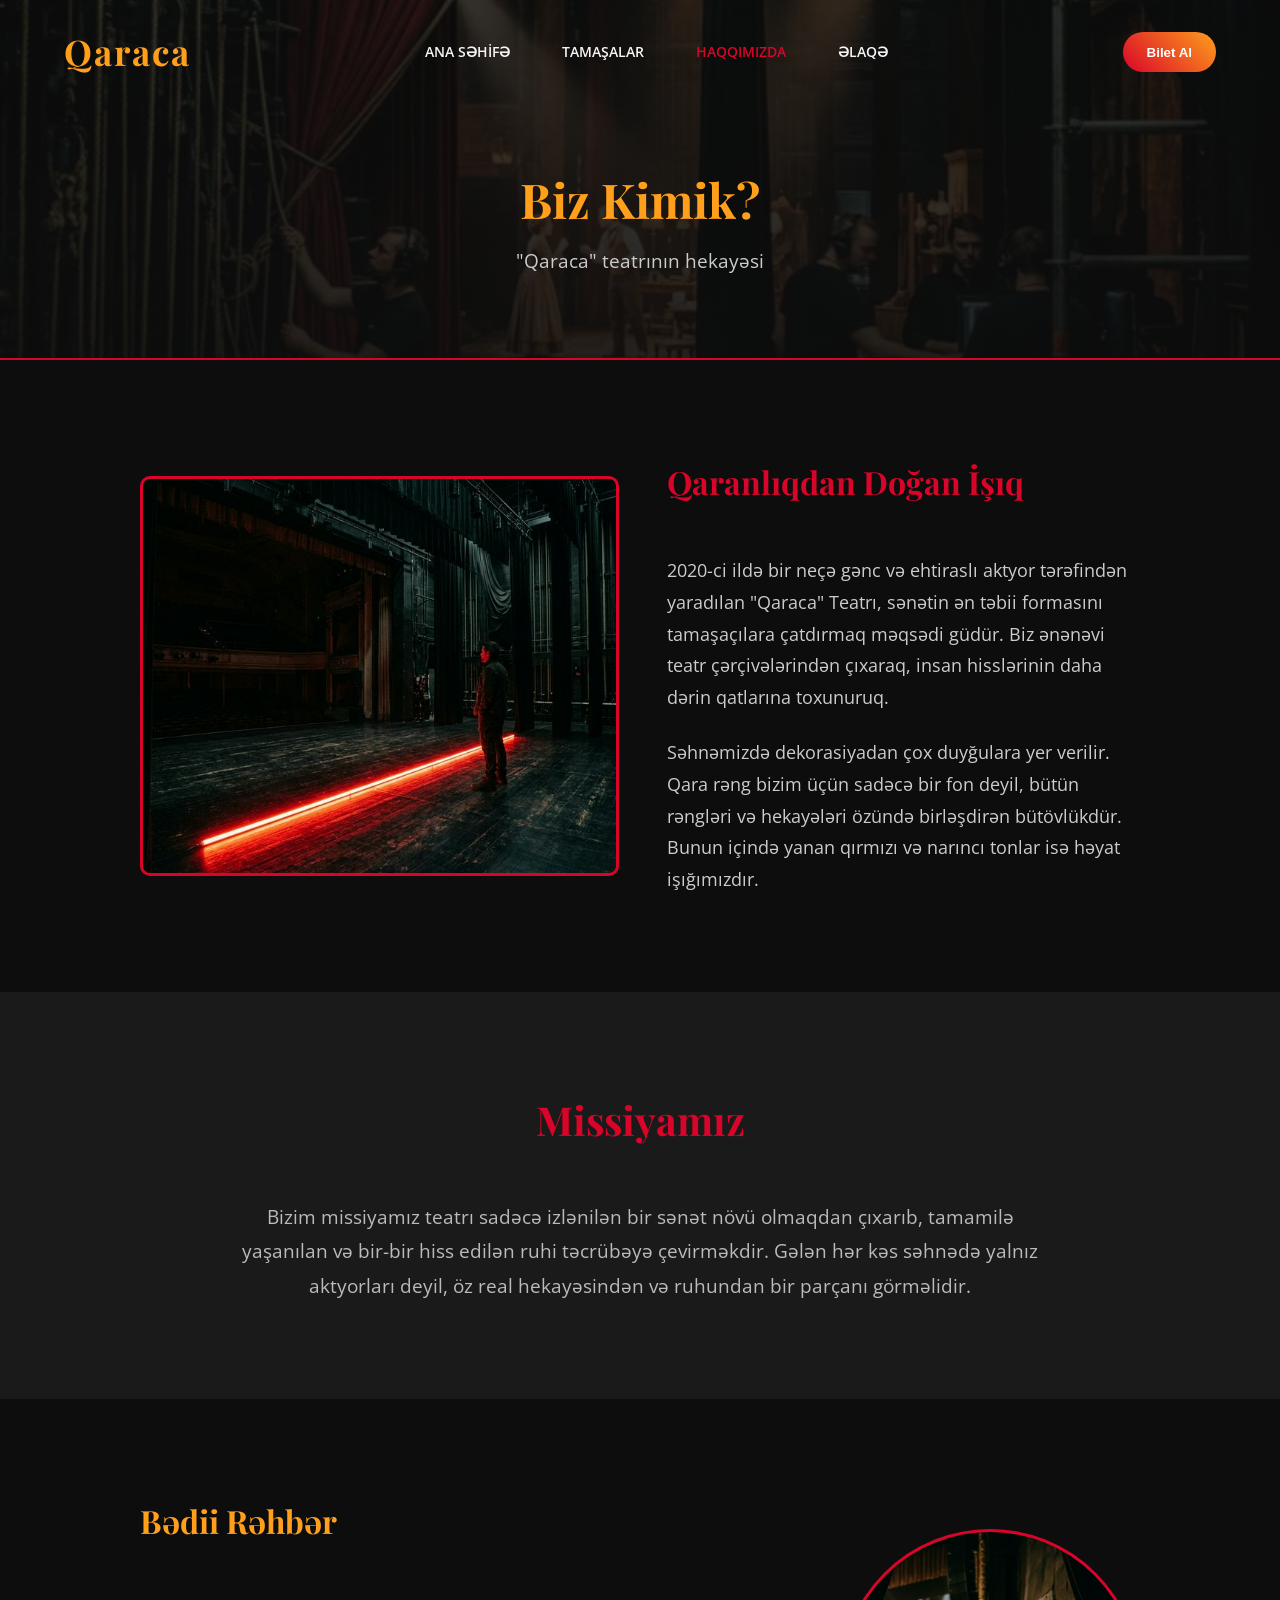
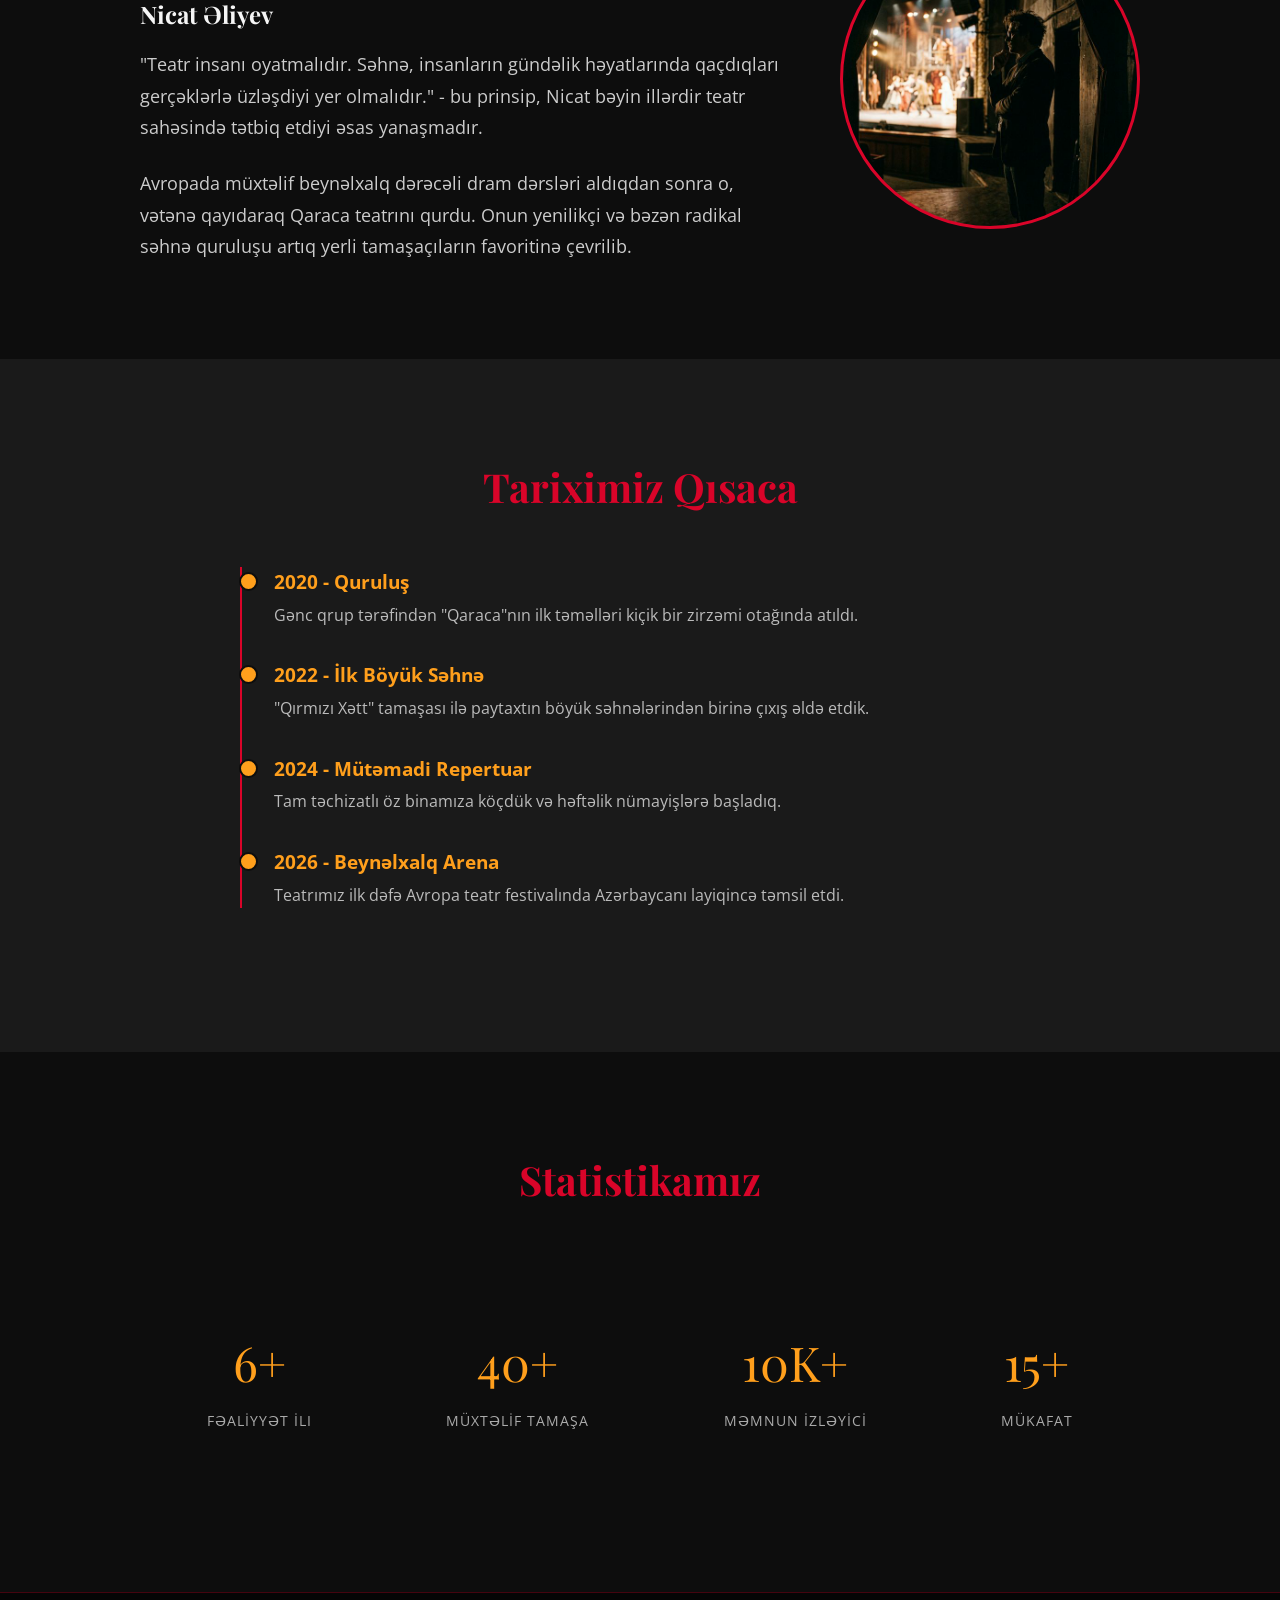
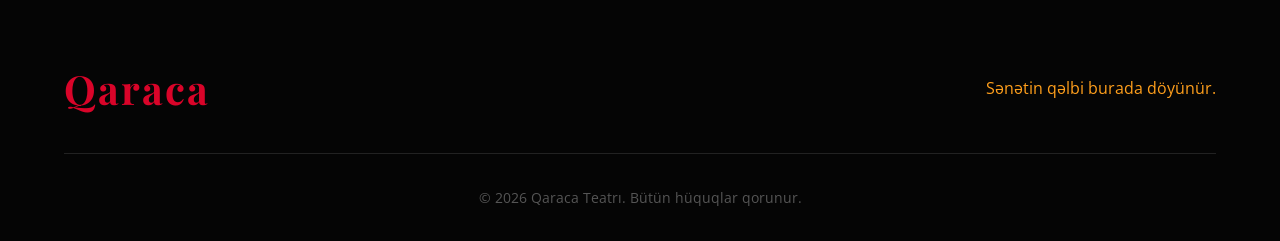
==== about.html @ 5eebca1a "first commit" ====
<!doctype html>
<html lang="az">
  <head>
    <meta charset="UTF-8" />
    <meta name="viewport" content="width=device-width, initial-scale=1.0" />
    <title>Qaraca Teatrı - Haqqımızda</title>
    <link rel="stylesheet" href="style.css" />
    <link
      href="https://fonts.googleapis.com/css2?family=Playfair+Display:ital,wght@0,400;0,700;1,400&family=Open+Sans:wght@300;400;600&display=swap"
      rel="stylesheet"
    />
  </head>

  <body>
    <header class="navbar">
      <div class="logo">Qaraca</div>
      <nav class="nav-links">
        <a href="index.html">Ana Səhifə</a>
        <a href="repertoire.html">Tamaşalar</a>
        <a href="about.html" class="active">Haqqımızda</a>
        <a href="contact.html">Əlaqə</a>
      </nav>
      <button class="cta-btn">Bilet Al</button>
      <div class="menu-toggle" id="mobile-menu">
        <span class="bar"></span>
        <span class="bar"></span>
        <span class="bar"></span>
      </div>
    </header>

    <div
      class="page-hero"
      style="
        background-image:
          linear-gradient(rgba(13, 13, 13, 0.8), rgba(13, 13, 13, 0.9)),
          url(&quot;images/sehne_arxasi_1776926159386.png&quot;);
      "
    >
      <h1>Biz Kimik?</h1>
      <p>"Qaraca" teatrının hekayəsi</p>
    </div>

    <!-- Məqsədimiz və Rəhbərlik (2 Col Layout) -->
    <section class="section-padding">
      <div class="two-col-layout" style="max-width: 1000px; margin: 0 auto">
        <div
          class="two-col-img"
          style="
            background-image: url(&quot;images/qirmizi_xett_1776925687733.png&quot;);
          "
        ></div>
        <div class="two-col-text">
          <h2 class="section-title" style="text-align: left; font-size: 2rem">
            Qaranlıqdan Doğan İşıq
          </h2>
          <p
            style="
              color: #ccc;
              font-size: 1.1rem;
              line-height: 1.8;
              margin-bottom: 1.5rem;
            "
          >
            2020-ci ildə bir neçə gənc və ehtiraslı aktyor tərəfindən yaradılan
            "Qaraca" Teatrı, sənətin ən təbii formasını tamaşaçılara çatdırmaq
            məqsədi güdür. Biz ənənəvi teatr çərçivələrindən çıxaraq, insan
            hisslərinin daha dərin qatlarına toxunuruq.
          </p>
          <p style="color: #ccc; font-size: 1.1rem; line-height: 1.8">
            Səhnəmizdə dekorasiyadan çox duyğulara yer verilir. Qara rəng bizim
            üçün sadəcə bir fon deyil, bütün rəngləri və hekayələri özündə
            birləşdirən bütövlükdür. Bunun içində yanan qırmızı və narıncı
            tonlar isə həyat işığımızdır.
          </p>
        </div>
      </div>
    </section>

    <section class="section-padding dark-bg text-center">
      <div style="max-width: 800px; margin: 0 auto">
        <h2 class="section-title">Missiyamız</h2>
        <p style="font-size: 1.2rem; color: #bbb; line-height: 1.8">
          Bizim missiyamız teatrı sadəcə izlənilən bir sənət növü olmaqdan
          çıxarıb, tamamilə yaşanılan və bir-bir hiss edilən ruhi təcrübəyə
          çevirməkdir. Gələn hər kəs səhnədə yalnız aktyorları deyil, öz real
          hekayəsindən və ruhundan bir parçanı görməlidir.
        </p>
      </div>
    </section>

    <!-- NEW SECTION: BƏDİİ RƏHBƏR -->
    <section class="section-padding">
      <div class="two-col-layout" style="max-width: 1000px; margin: 0 auto">
        <div class="two-col-text">
          <h2
            class="section-title"
            style="
              text-align: left;
              font-size: 2rem;
              color: var(--primary-orange);
            "
          >
            Bədii Rəhbər
          </h2>
          <h3
            style="
              font-family: var(--font-heading);
              font-size: 1.5rem;
              margin-bottom: 1rem;
            "
          >
            Nicat Əliyev
          </h3>
          <p
            style="
              color: #ccc;
              font-size: 1.1rem;
              line-height: 1.8;
              margin-bottom: 1.5rem;
            "
          >
            "Teatr insanı oyatmalıdır. Səhnə, insanların gündəlik həyatlarında
            qaçdıqları gerçəklərlə üzləşdiyi yer olmalıdır." - bu prinsip, Nicat
            bəyin illərdir teatr sahəsində tətbiq etdiyi əsas yanaşmadır.
          </p>
          <p style="color: #ccc; font-size: 1.1rem; line-height: 1.8">
            Avropada müxtəlif beynəlxalq dərəcəli dram dərsləri aldıqdan sonra
            o, vətənə qayıdaraq Qaraca teatrını qurdu. Onun yenilikçi və bəzən
            radikal səhnə quruluşu artıq yerli tamaşaçıların favoritinə
            çevrilib.
          </p>
        </div>
        <!-- LOCAL IMAGE FOR DIRECTOR -->
        <div
          class="two-col-img"
          style="
            background-image: url(&quot;images/badii_rehber_1776926074916.png&quot;);
            border-radius: 50%;
            width: 300px;
            height: 300px;
            flex: none;
          "
        ></div>
      </div>
    </section>

    <!-- TIMELINE -->
    <section class="section-padding dark-bg">
      <h2 class="section-title">Tariximiz Qısaca</h2>
      <div class="timeline">
        <div class="timeline-item">
          <h4
            style="
              color: var(--primary-orange);
              font-size: 1.2rem;
              margin-bottom: 5px;
            "
          >
            2020 - Quruluş
          </h4>
          <p style="color: #bbb">
            Gənc qrup tərəfindən "Qaraca"nın ilk təməlləri kiçik bir zirzəmi
            otağında atıldı.
          </p>
        </div>
        <div class="timeline-item">
          <h4
            style="
              color: var(--primary-orange);
              font-size: 1.2rem;
              margin-bottom: 5px;
            "
          >
            2022 - İlk Böyük Səhnə
          </h4>
          <p style="color: #bbb">
            "Qırmızı Xətt" tamaşası ilə paytaxtın böyük səhnələrindən birinə
            çıxış əldə etdik.
          </p>
        </div>
        <div class="timeline-item">
          <h4
            style="
              color: var(--primary-orange);
              font-size: 1.2rem;
              margin-bottom: 5px;
            "
          >
            2024 - Mütəmadi Repertuar
          </h4>
          <p style="color: #bbb">
            Tam təchizatlı öz binamıza köçdük və həftəlik nümayişlərə başladıq.
          </p>
        </div>
        <div class="timeline-item">
          <h4
            style="
              color: var(--primary-orange);
              font-size: 1.2rem;
              margin-bottom: 5px;
            "
          >
            2026 - Beynəlxalq Arena
          </h4>
          <p style="color: #bbb">
            Teatrımız ilk dəfə Avropa teatr festivalında Azərbaycanı layiqincə
            təmsil etdi.
          </p>
        </div>
      </div>
    </section>

    <!-- STATS -->
    <section class="section-padding">
      <h2 class="section-title">Statistikamız</h2>
      <div
        class="stats-row"
        style="max-width: 1000px; margin: 0 auto; background: transparent"
      >
        <div class="stat-item">
          <div class="stat-number">6+</div>
          <div class="stat-title">Fəaliyyət İlı</div>
        </div>
        <div class="stat-item">
          <div class="stat-number">40+</div>
          <div class="stat-title">Müxtəlif Tamaşa</div>
        </div>
        <div class="stat-item">
          <div class="stat-number">10K+</div>
          <div class="stat-title">Məmnun İzləyici</div>
        </div>
        <div class="stat-item">
          <div class="stat-number">15+</div>
          <div class="stat-title">Mükafat</div>
        </div>
      </div>
    </section>

    <footer class="footer">
      <div class="footer-content">
        <h2 class="logo">Qaraca</h2>
        <p>Sənətin qəlbi burada döyünür.</p>
      </div>
      <div class="copyright">
        &copy; 2026 Qaraca Teatrı. Bütün hüquqlar qorunur.
      </div>
    </footer>

    <script src="script.js"></script>
  </body>
</html>
---- style.css ----
:root {
  --bg-color: #0d0d0d;
  --text-color: #f5f5f5;
  --primary-red: #d90429;
  --secondary-red: #ef233c;
  --primary-orange: #ff9f1c;
  --dark-alt: #1a1a1a;
  --font-heading: "Playfair Display", serif;
  --font-body: "Open Sans", sans-serif;
}

* {
  margin: 0;
  padding: 0;
  box-sizing: border-box;
}

html {
  scroll-behavior: smooth;
}

body {
  font-family: var(--font-body);
  background-color: var(--bg-color);
  color: var(--text-color);
  line-height: 1.6;
  overflow-x: hidden;
}

/* Navbar */
.navbar {
  position: fixed;
  top: 0;
  width: 100%;
  padding: 1.5rem 5%;
  display: flex;
  justify-content: space-between;
  align-items: center;
  z-index: 1000;
  transition:
    background 0.3s ease,
    padding 0.3s ease;
}

.navbar.scrolled {
  background: rgba(13, 13, 13, 0.95);
  padding: 1rem 5%;
  backdrop-filter: blur(10px);
  border-bottom: 1px solid rgba(217, 4, 41, 0.3);
}

.logo {
  font-family: var(--font-heading);
  font-size: 2.2rem;
  font-weight: 700;
  color: var(--primary-orange);
  letter-spacing: 2px;
}

.nav-links a {
  color: var(--text-color);
  text-decoration: none;
  margin: 0 1.5rem;
  font-weight: 600;
  transition: color 0.3s ease;
  text-transform: uppercase;
  font-size: 0.9rem;
}

.nav-links a:hover,
.nav-links a.active {
  color: var(--primary-red);
}

.cta-btn {
  padding: 0.8rem 1.5rem;
  background: linear-gradient(45deg, var(--primary-red), var(--primary-orange));
  color: #fff;
  border: none;
  border-radius: 30px;
  font-weight: 600;
  cursor: pointer;
  transition:
    transform 0.3s ease,
    box-shadow 0.3s ease;
}

.cta-btn:hover {
  transform: translateY(-3px);
  box-shadow: 0 5px 15px rgba(255, 159, 28, 0.4);
}

/* Mobile Menu */
.menu-toggle {
  display: none;
  flex-direction: column;
  cursor: pointer;
}

.menu-toggle .bar {
  width: 25px;
  height: 3px;
  background-color: var(--text-color);
  margin: 4px 0;
  transition: all 0.3s ease;
}

/* Hero Section */
.hero {
  height: 100vh;
  display: flex;
  align-items: center;
  justify-content: center;
  text-align: center;
  background:
    linear-gradient(to bottom, rgba(13, 13, 13, 0.3) 0%, var(--bg-color) 100%),
    url("https://images.unsplash.com/photo-1517598858362-e91d84dc2fc2?auto=format&fit=crop&w=1920&q=80")
      center/cover;
  position: relative;
  padding: 0 20px;
}

.hero::after {
  content: "";
  position: absolute;
  top: 0;
  left: 0;
  width: 100%;
  height: 100%;
  background: radial-gradient(
    circle,
    rgba(217, 4, 41, 0.2) 0%,
    rgba(13, 13, 13, 0.8) 100%
  );
  z-index: 1;
}

.hero-content {
  position: relative;
  z-index: 2;
  max-width: 800px;
  animation: fadeIn 1.5s ease-out;
}

.hero-content h1 {
  font-family: var(--font-heading);
  font-size: 4.5rem;
  color: var(--primary-orange);
  text-shadow: 2px 2px 10px rgba(0, 0, 0, 0.8);
  margin-bottom: 1rem;
}

.hero-content p {
  font-family: var(--font-body);
  font-size: 1.2rem;
  margin-bottom: 2rem;
  color: #ddd;
}

.primary-btn {
  padding: 1rem 2.5rem;
  background: transparent;
  color: var(--primary-orange);
  border: 2px solid var(--primary-orange);
  border-radius: 30px;
  font-size: 1.1rem;
  font-weight: 600;
  cursor: pointer;
  transition: all 0.3s ease;
}

.primary-btn:hover {
  background: var(--primary-orange);
  color: var(--bg-color);
  box-shadow: 0 0 20px rgba(255, 159, 28, 0.6);
}

/* Page Hero for Subpages */
.page-hero {
  height: 40vh;
  min-height: 300px;
  display: flex;
  flex-direction: column;
  justify-content: center;
  align-items: center;
  text-align: center;
  background-size: cover;
  background-position: center;
  padding-top: 5rem;
  border-bottom: 2px solid var(--primary-red);
}

.page-hero h1 {
  font-family: var(--font-heading);
  font-size: 3rem;
  color: var(--primary-orange);
  margin-bottom: 0.5rem;
}

.page-hero p {
  font-size: 1.2rem;
  color: #ccc;
}

/* Base Sections */
.section-padding {
  padding: 6rem 5%;
}

.dark-bg {
  background-color: var(--dark-alt);
}

.section-title {
  font-family: var(--font-heading);
  font-size: 2.5rem;
  text-align: center;
  margin-bottom: 3rem;
  color: var(--primary-red);
}

.text-center {
  text-align: center;
}

/* Grid for Plays */
.play-grid {
  display: grid;
  grid-template-columns: repeat(auto-fit, minmax(300px, 1fr));
  gap: 2rem;
}

.play-card {
  background: var(--bg-color);
  border-radius: 10px;
  overflow: hidden;
  transition: transform 0.3s ease;
  border-bottom: 4px solid var(--primary-red);
  box-shadow: 0 4px 6px rgba(0, 0, 0, 0.5);
}

.play-card:hover {
  transform: translateY(-10px);
  border-bottom-color: var(--primary-orange);
  box-shadow: 0 10px 20px rgba(217, 4, 41, 0.3);
}

.card-image {
  height: 250px;
  position: relative;
  background-size: cover;
  background-position: center;
}

.card-content {
  padding: 1.5rem;
  text-align: center;
}

.card-content h3 {
  font-family: var(--font-heading);
  font-size: 1.5rem;
  margin-bottom: 0.5rem;
  color: var(--primary-orange);
}

.card-content p {
  color: #aaa;
  margin-bottom: 1.5rem;
}

.outline-btn {
  padding: 0.6rem 1.5rem;
  background: transparent;
  color: var(--text-color);
  border: 1px solid var(--primary-red);
  border-radius: 20px;
  cursor: pointer;
  transition: all 0.3s ease;
  display: inline-block;
}

.outline-btn:hover {
  background: var(--primary-red);
  color: #fff;
  box-shadow: 0 0 10px var(--primary-red);
}

/* Two Col Layout */
.two-col-layout {
  display: flex;
  flex-wrap: wrap;
  gap: 3rem;
  align-items: center;
}

.two-col-text {
  flex: 1;
  min-width: 300px;
}

.two-col-img {
  flex: 1;
  min-width: 300px;
  height: 400px;
  background-size: cover;
  background-position: center;
  border-radius: 10px;
  border: 3px solid var(--primary-red);
}

/* Actors section */
.actors-grid {
  display: grid;
  grid-template-columns: repeat(auto-fit, minmax(200px, 1fr));
  gap: 2rem;
  text-align: center;
}

.actor-card h4 {
  color: var(--primary-orange);
  font-size: 1.3rem;
  margin-top: 1rem;
  font-family: var(--font-heading);
}

.actor-card p {
  color: #999;
}

.actor-img {
  width: 180px;
  height: 180px;
  margin: 0 auto;
  border-radius: 50%;
  background-size: cover;
  background-position: center;
  border: 3px solid var(--primary-red);
  transition: transform 0.3s ease;
}

.actor-card:hover .actor-img {
  transform: scale(1.05);
  border-color: var(--primary-orange);
}

/* Testimonials */
.testimonials-grid {
  display: grid;
  grid-template-columns: repeat(auto-fit, minmax(280px, 1fr));
  gap: 2rem;
}

.review-card {
  background: #111;
  padding: 2rem;
  border-radius: 10px;
  border-top: 4px solid var(--primary-orange);
  position: relative;
  box-shadow: 0 5px 15px rgba(0, 0, 0, 0.5);
  transition: transform 0.3s ease;
}

.review-card:hover {
  transform: translateY(-5px);
}

.review-text {
  font-size: 1.05rem;
  color: #ccc;
  font-style: italic;
  margin-bottom: 1.5rem;
}

.reviewer-name {
  color: var(--primary-red);
  font-weight: 600;
  font-family: var(--font-heading);
}

/* Gallery */
.gallery-grid {
  display: grid;
  grid-template-columns: repeat(auto-fit, minmax(250px, 1fr));
  gap: 1.5rem;
}

.gallery-item {
  width: 100%;
  height: 250px;
  background-size: cover;
  background-position: center;
  border-radius: 10px;
  transition: transform 0.3s ease;
  border: 2px solid transparent;
}

.gallery-item:hover {
  transform: scale(1.03);
  border-color: var(--primary-red);
}

/* Partners */
.partners-row {
  display: flex;
  justify-content: space-around;
  align-items: center;
  flex-wrap: wrap;
  gap: 2rem;
  padding: 3rem 0;
  border-top: 1px solid #333;
  border-bottom: 1px solid #333;
  margin-top: 2rem;
}

.partner-logo {
  font-family: var(--font-heading);
  font-size: 1.5rem;
  color: #555;
  text-transform: uppercase;
  transition: color 0.3s ease;
}

.partner-logo:hover {
  color: var(--primary-orange);
}

/* News List */
.news-list {
  max-width: 800px;
  margin: 0 auto;
}

.news-item {
  display: flex;
  gap: 2rem;
  padding: 1.5rem 0;
  border-bottom: 1px solid rgba(255, 159, 28, 0.2);
}

.news-item:last-child {
  border-bottom: none;
}

.news-date {
  min-width: 120px;
  color: var(--primary-red);
  font-weight: 600;
}

.news-content h3 {
  margin-bottom: 0.5rem;
  color: #fff;
  font-family: var(--font-heading);
}

.news-content p {
  color: #bbb;
}

/* About Inner */
.about-container {
  max-width: 900px;
  margin: 0 auto;
}

.about-text-full p {
  font-size: 1.1rem;
  margin-bottom: 1.5rem;
  color: #ccc;
  line-height: 1.8;
}

/* Timeline specific */
.timeline {
  position: relative;
  max-width: 800px;
  margin: 3rem auto;
  border-left: 2px solid var(--primary-red);
  padding-left: 2rem;
}

.timeline-item {
  margin-bottom: 2rem;
  position: relative;
}

.timeline-item::before {
  content: "";
  position: absolute;
  left: -35px;
  top: 5px;
  width: 15px;
  height: 15px;
  background: var(--primary-orange);
  border-radius: 50%;
  border: 2px solid var(--bg-color);
}

/* Contact Page */
.contact-container {
  display: grid;
  grid-template-columns: 1fr 1fr;
  gap: 4rem;
  max-width: 1000px;
  margin: 0 auto;
}

.info-block {
  margin-bottom: 2rem;
}

.contact-form-wrapper {
  background: var(--dark-alt);
  padding: 2rem;
  border-radius: 10px;
  border-top: 3px solid var(--primary-red);
}

.form-group {
  margin-bottom: 1.5rem;
}

.form-group input,
.form-group textarea {
  width: 100%;
  padding: 1rem;
  background: #111;
  border: 1px solid #333;
  color: #fff;
  border-radius: 5px;
  font-family: var(--font-body);
}

.form-group input:focus,
.form-group textarea:focus {
  outline: none;
  border-color: var(--primary-orange);
}

/* Statistics row */
.stats-row {
  display: flex;
  justify-content: space-around;
  align-items: center;
  flex-wrap: wrap;
  background: var(--dark-alt);
  padding: 3rem 0;
  margin-top: 3rem;
  border-radius: 10px;
}

.stat-item {
  text-align: center;
  padding: 1rem;
}

.stat-number {
  font-size: 3rem;
  color: var(--primary-orange);
  font-family: var(--font-heading);
  margin-bottom: 0.5rem;
}

.stat-title {
  color: #aaa;
  text-transform: uppercase;
  font-size: 0.9rem;
  letter-spacing: 1px;
}

/* Footer */
.footer {
  background: #050505;
  padding: 4rem 5% 2rem;
  border-top: 1px solid rgba(217, 4, 41, 0.3);
}

.footer-content {
  display: flex;
  flex-wrap: wrap;
  justify-content: space-between;
  align-items: center;
  margin-bottom: 2rem;
  gap: 2rem;

  p{
    color: var(--primary-orange);
  }
}

.footer-content .logo {
  font-size: 2.5rem;
  color: var(--primary-red);
}

.contact-info p {
  margin: 0.5rem 0;
  color: #aaa;
}

.copyright {
  text-align: center;
  color: #555;
  font-size: 0.9rem;
  padding-top: 2rem;
  border-top: 1px solid #222;
}

/* Responsive */
@media (max-width: 768px) {
  .contact-container,
  .two-col-layout {
    grid-template-columns: 1fr;
    flex-direction: column;
  }

  .two-col-img {
    width: 100%;
    height: 300px;
  }

  .news-item {
    flex-direction: column;
    gap: 0.5rem;
  }

  .nav-links {
    display: none;
    flex-direction: column;
    position: absolute;
    top: 100%;
    left: 0;
    width: 100%;
    background: rgba(13, 13, 13, 0.98);
    padding: 2rem 0;
    text-align: center;
    border-bottom: 1px solid var(--primary-red);
  }

  .nav-links.active {
    display: flex;
  }

  .nav-links a {
    margin: 1rem 0;
  }

  .menu-toggle {
    display: flex;
  }

  .cta-btn {
    display: none;
  }

  .hero-content h1 {
    font-size: 3rem;
  }
}

/* Animations */
@keyframes fadeIn {
  from {
    opacity: 0;
    transform: translateY(30px);
  }

  to {
    opacity: 1;
    transform: translateY(0);
  }
}
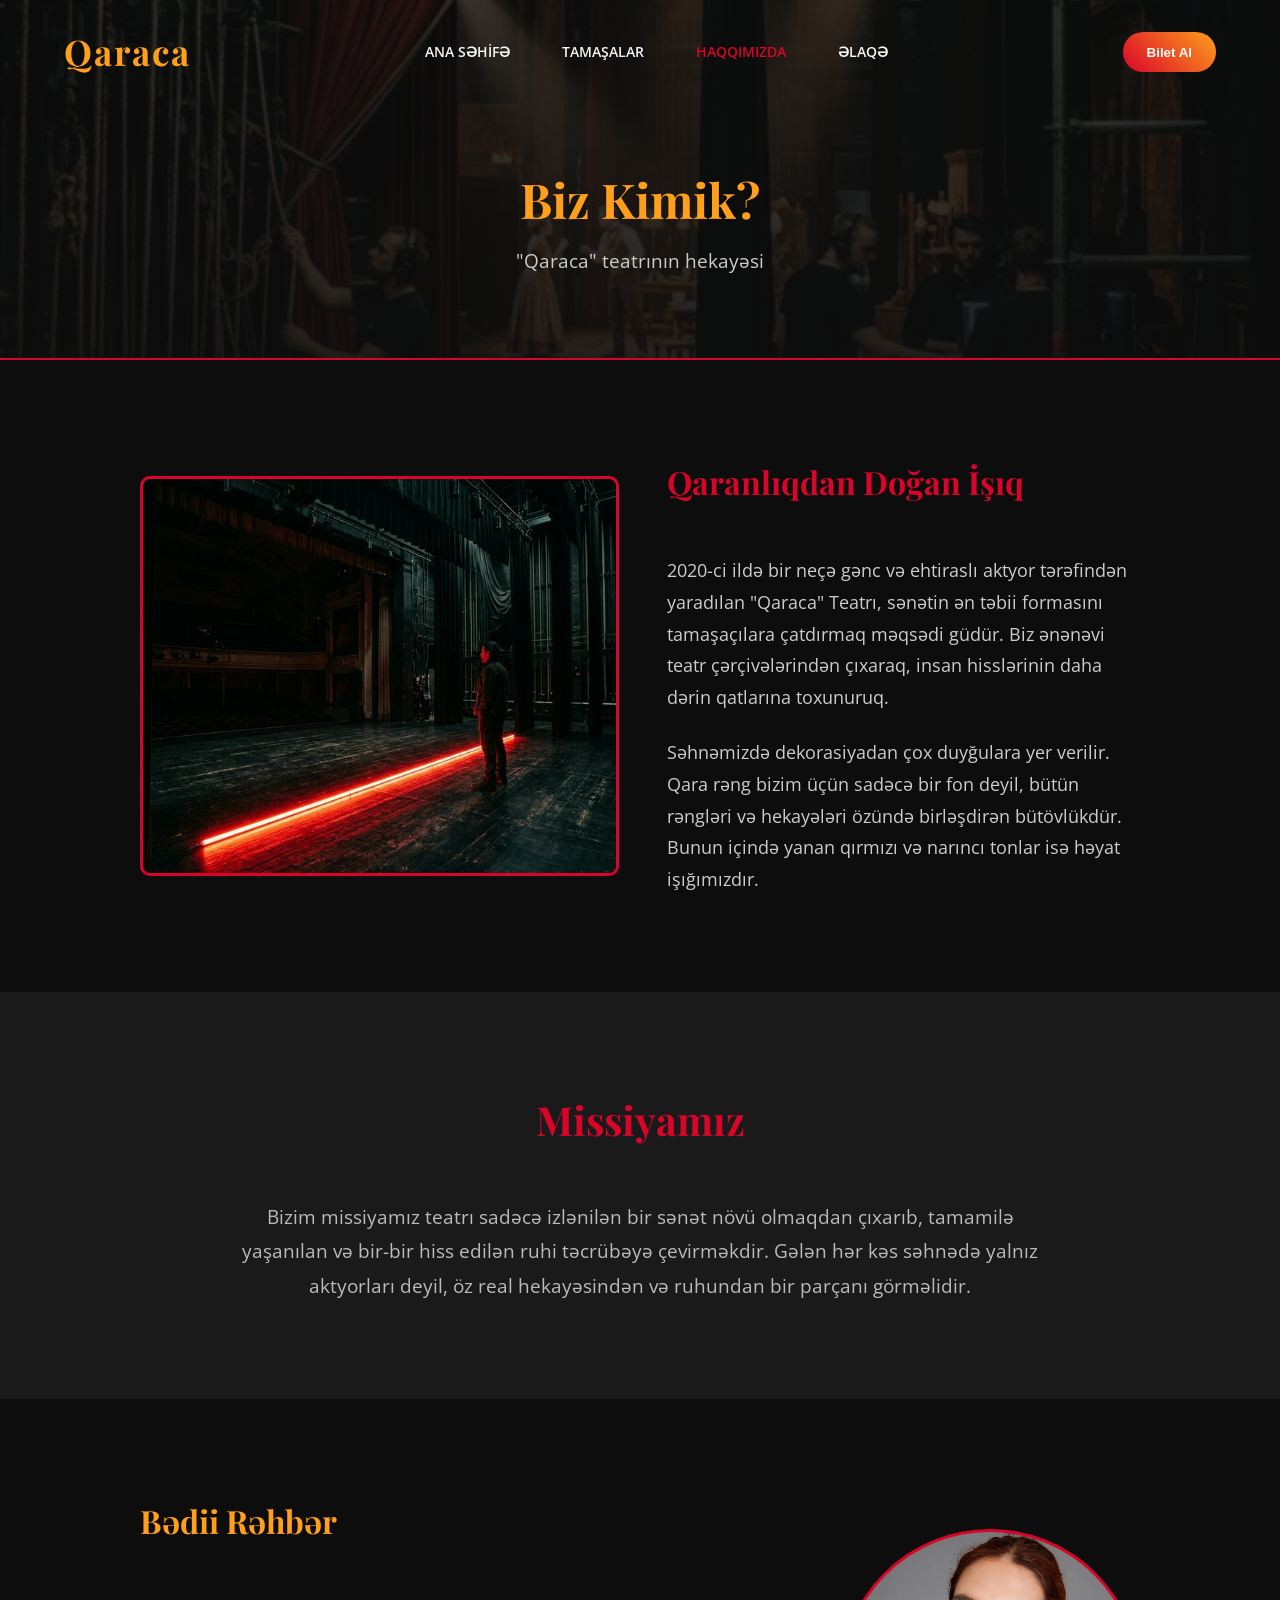
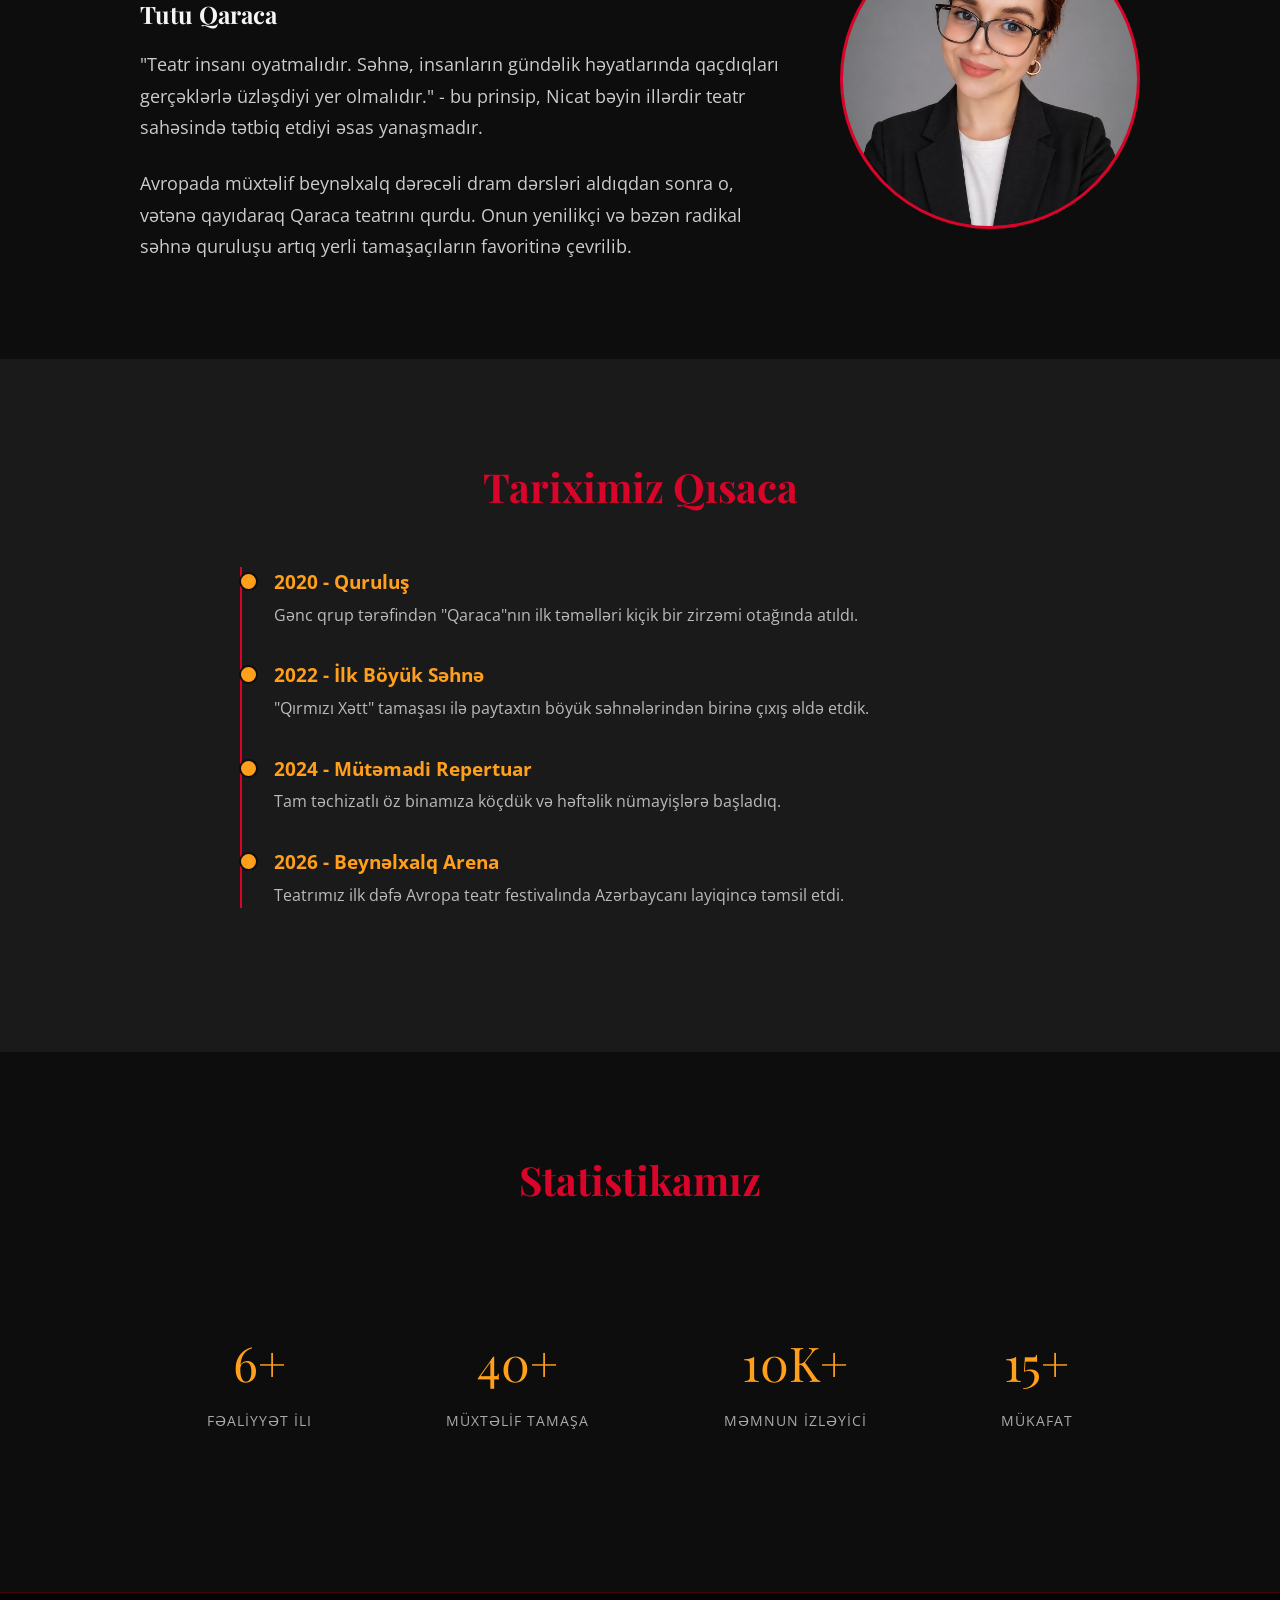
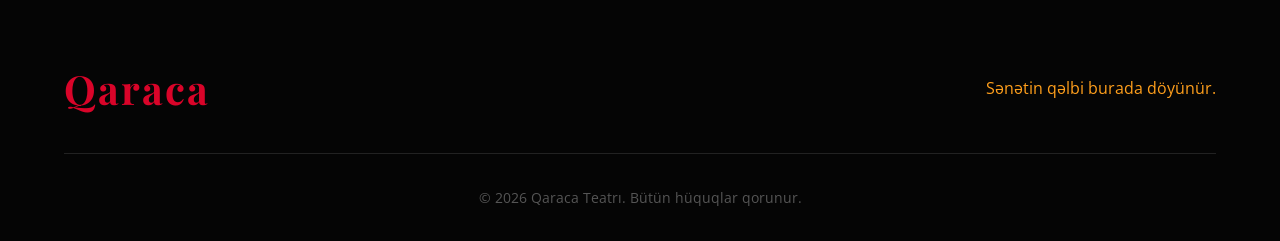
==== commit 7add18ab: "image deyisdim" ====
--- a/about.html
+++ b/about.html
@@ -109,7 +109,7 @@
               margin-bottom: 1rem;
             "
           >
-            Nicat Əliyev
+            Tutu Qaraca
           </h3>
           <p
             style="
@@ -134,7 +134,7 @@
         <div
           class="two-col-img"
           style="
-            background-image: url(&quot;images/badii_rehber_1776926074916.png&quot;);
+            background-image: url(&quot;images/ChatGPT Image Apr 24, 2026, 10_23_34 AM.png&quot;);
             border-radius: 50%;
             width: 300px;
             height: 300px;
--- a/style.css
+++ b/style.css
@@ -114,8 +114,7 @@
   text-align: center;
   background:
     linear-gradient(to bottom, rgba(13, 13, 13, 0.3) 0%, var(--bg-color) 100%),
-    url("https://images.unsplash.com/photo-1517598858362-e91d84dc2fc2?auto=format&fit=crop&w=1920&q=80")
-      center/cover;
+    url("https://images.unsplash.com/photo-1517598858362-e91d84dc2fc2?auto=format&fit=crop&w=1920&q=80") center/cover;
   position: relative;
   padding: 0 20px;
 }
@@ -127,11 +126,9 @@
   left: 0;
   width: 100%;
   height: 100%;
-  background: radial-gradient(
-    circle,
-    rgba(217, 4, 41, 0.2) 0%,
-    rgba(13, 13, 13, 0.8) 100%
-  );
+  background: radial-gradient(circle,
+      rgba(217, 4, 41, 0.2) 0%,
+      rgba(13, 13, 13, 0.8) 100%);
   z-index: 1;
 }
 
@@ -344,11 +341,92 @@
   border-color: var(--primary-orange);
 }
 
-/* Testimonials */
-.testimonials-grid {
-  display: grid;
-  grid-template-columns: repeat(auto-fit, minmax(280px, 1fr));
-  gap: 2rem;
+/* Testimonials Slider */
+.slider-container {
+  display: flex;
+  align-items: center;
+  position: relative;
+  padding: 0 40px;
+}
+
+.slider-wrapper {
+  overflow: hidden;
+  width: 100%;
+  padding: 10px 5px 25px 5px;
+  /* for box-shadow */
+}
+
+.testimonials-slider-track {
+  display: flex;
+  transition: transform 0.4s ease-in-out;
+  gap: 20px;
+}
+
+.testimonials-slider-track .review-card {
+  flex: 0 0 calc(100% - 20px);
+}
+
+@media (min-width: 768px) {
+  .testimonials-slider-track .review-card {
+    flex: 0 0 calc(50% - 20px);
+  }
+}
+
+@media (min-width: 1024px) {
+  .testimonials-slider-track .review-card {
+    flex: 0 0 calc(33.333% - 20px);
+  }
+}
+
+.slider-btn {
+  background: rgba(217, 4, 41, 0.8);
+  color: white;
+  border: none;
+  border-radius: 50%;
+  width: 40px;
+  height: 40px;
+  cursor: pointer;
+  font-size: 1.2rem;
+  position: absolute;
+  top: 50%;
+  transform: translateY(-50%);
+  z-index: 10;
+  transition: background 0.3s, transform 0.2s;
+  display: flex;
+  align-items: center;
+  justify-content: center;
+}
+
+.slider-btn:hover {
+  background: var(--primary-orange);
+  transform: translateY(-50%) scale(1.1);
+}
+
+.prev-btn {
+  left: 0;
+}
+
+.next-btn {
+  right: 0;
+}
+
+.slider-dots {
+  display: flex;
+  justify-content: center;
+  gap: 10px;
+}
+
+.slider-dots .dot {
+  width: 12px;
+  height: 12px;
+  background: rgba(255, 255, 255, 0.3);
+  border-radius: 50%;
+  cursor: pointer;
+  transition: background 0.3s;
+}
+
+.slider-dots .dot.active {
+  background: var(--primary-orange);
 }
 
 .review-card {
@@ -584,7 +662,7 @@
   margin-bottom: 2rem;
   gap: 2rem;
 
-  p{
+  p {
     color: var(--primary-orange);
   }
 }
@@ -609,6 +687,7 @@
 
 /* Responsive */
 @media (max-width: 768px) {
+
   .contact-container,
   .two-col-layout {
     grid-template-columns: 1fr;
@@ -670,4 +749,4 @@
     opacity: 1;
     transform: translateY(0);
   }
-}
+}
